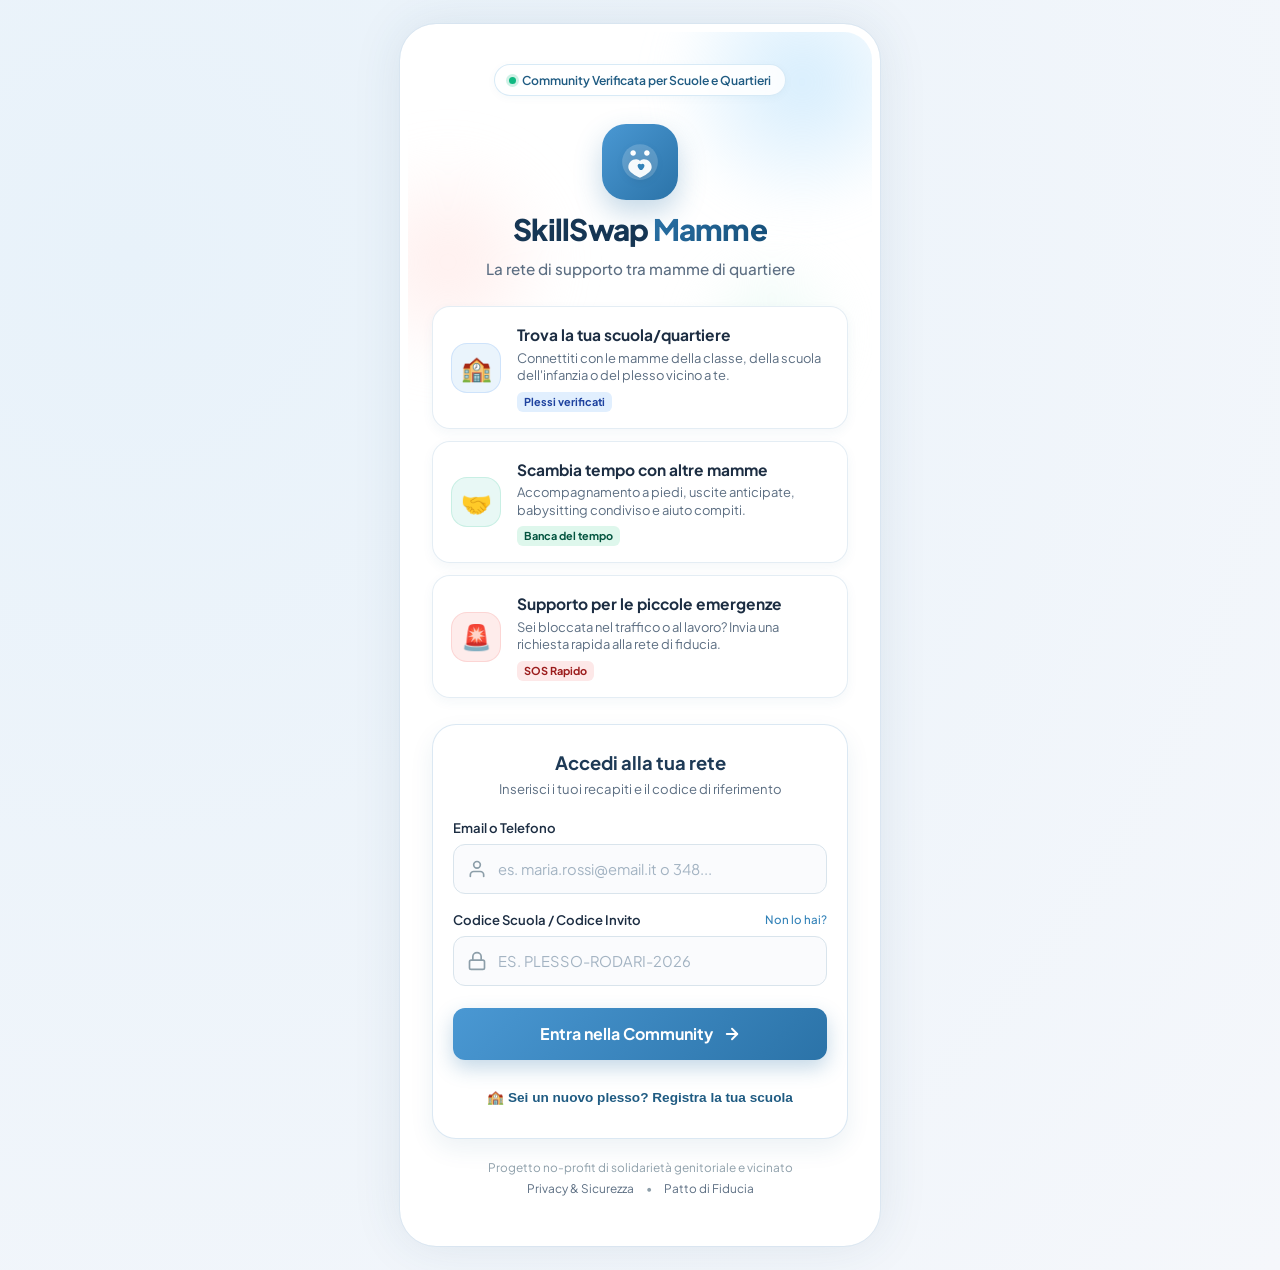
==== index.html @ c0f36759 "prima struttura della schermata onboarding" ====
<!DOCTYPE html>
<html lang="it">
<head>
  <meta charset="UTF-8">
  <meta name="viewport" content="width=device-width, initial-scale=1.0, maximum-scale=1.0, user-scalable=no, viewport-fit=cover">
  <meta name="theme-color" content="#EBF5FA">
  <meta name="apple-mobile-web-app-capable" content="yes">
  <meta name="apple-mobile-web-app-status-bar-style" content="default">
  <meta name="description" content="SkillSwap Mamme: la piattaforma di mutuo aiuto e banca del tempo per le mamme dello stesso quartiere e plesso scolastico.">
  <title>SkillSwap Mamme | La rete di supporto tra mamme di quartiere</title>

  <!-- Google Fonts -->
  <link rel="preconnect" href="https://fonts.googleapis.com">
  <link rel="preconnect" href="https://fonts.gstatic.com" crossorigin>
  <link href="https://fonts.googleapis.com/css2?family=Plus+Jakarta+Sans:wght@400;500;600;700;800&display=swap" rel="stylesheet">

  <style>
    :root {
      /* Palette Pastello Rassicurante */
      --primary: #3282B8;
      --primary-dark: #1F5B82;
      --primary-light: #EBF4FA;
      --primary-gradient: linear-gradient(135deg, #4A98D3 0%, #2B73A8 100%);
      
      --pastel-blue-bg: #EAF4FC;
      --pastel-blue-icon: #2F80ED;
      
      --pastel-teal-bg: #E8F8F5;
      --pastel-teal-icon: #10B981;
      
      --pastel-rose-bg: #FEECEB;
      --pastel-rose-icon: #F05454;

      --accent-lilac: #F3EEFF;
      --accent-lilac-text: #7C3AED;

      --bg-gradient: linear-gradient(180deg, #F2F8FC 0%, #FAFBFD 45%, #F7F5FC 100%);
      --card-bg: rgba(255, 255, 255, 0.95);
      --card-border: rgba(226, 235, 243, 0.9);
      
      --text-main: #1C2D42;
      --text-muted: #5C6E82;
      --text-light: #8E9FAA;

      --shadow-sm: 0 4px 12px rgba(31, 91, 130, 0.05);
      --shadow-md: 0 10px 25px rgba(31, 91, 130, 0.08);
      --shadow-lg: 0 18px 40px rgba(31, 91, 130, 0.12);
      
      --radius-sm: 12px;
      --radius-md: 18px;
      --radius-lg: 24px;
      --radius-full: 9999px;
    }

    * {
      box-sizing: border-box;
      margin: 0;
      padding: 0;
      -webkit-tap-highlight-color: transparent;
    }

    body {
      font-family: 'Plus Jakarta Sans', -apple-system, BlinkMacSystemFont, "Segoe UI", Roboto, sans-serif;
      background: var(--bg-gradient);
      color: var(--text-main);
      min-height: 100vh;
      display: flex;
      justify-content: center;
      align-items: flex-start;
      padding: 0;
      line-height: 1.5;
      overflow-x: hidden;
    }

    /* Contenitore mobile-first */
    .app-viewport {
      width: 100%;
      max-width: 480px;
      min-height: 100vh;
      background: #FFFFFF;
      position: relative;
      box-shadow: 0 0 50px rgba(35, 78, 112, 0.1);
      display: flex;
      flex-direction: column;
      overflow: hidden;
    }

    @media (min-width: 481px) {
      body {
        padding: 24px 16px;
        background: radial-gradient(circle at 10% 20%, #E8F2FA 0%, #F5F7FB 100%);
      }
      .app-viewport {
        border-radius: 36px;
        min-height: 920px;
        margin: auto;
        border: 8px solid rgba(255, 255, 255, 0.7);
        outline: 1px solid rgba(210, 226, 238, 0.6);
      }
    }

    /* Sfondo con decorazioni a bolle morbide */
    .background-decorations {
      position: absolute;
      top: 0;
      left: 0;
      width: 100%;
      height: 380px;
      pointer-events: none;
      overflow: hidden;
      z-index: 0;
    }

    .blob-1 {
      position: absolute;
      top: -80px;
      right: -60px;
      width: 260px;
      height: 260px;
      border-radius: 50%;
      background: radial-gradient(circle, rgba(160, 214, 250, 0.45) 0%, rgba(205, 235, 255, 0.05) 70%);
      filter: blur(20px);
    }

    .blob-2 {
      position: absolute;
      top: 120px;
      left: -70px;
      width: 220px;
      height: 220px;
      border-radius: 50%;
      background: radial-gradient(circle, rgba(255, 219, 216, 0.5) 0%, rgba(255, 240, 238, 0.05) 70%);
      filter: blur(25px);
    }

    .blob-3 {
      position: absolute;
      bottom: 0;
      right: 20px;
      width: 160px;
      height: 160px;
      border-radius: 50%;
      background: radial-gradient(circle, rgba(215, 245, 235, 0.45) 0%, rgba(235, 250, 245, 0.05) 70%);
      filter: blur(20px);
    }

    /* Safe Area & Header */
    .content-container {
      position: relative;
      z-index: 1;
      padding: 32px 24px 40px 24px;
      display: flex;
      flex-direction: column;
      gap: 26px;
    }

    /* Tag badge di fiducia */
    .trust-badge-wrapper {
      display: flex;
      justify-content: center;
      margin-bottom: 2px;
    }

    .trust-badge {
      display: inline-flex;
      align-items: center;
      gap: 6px;
      padding: 6px 14px;
      background: rgba(255, 255, 255, 0.85);
      backdrop-filter: blur(8px);
      border: 1px solid rgba(190, 220, 240, 0.6);
      border-radius: var(--radius-full);
      font-size: 0.76rem;
      font-weight: 600;
      color: var(--primary-dark);
      box-shadow: 0 2px 8px rgba(31, 91, 130, 0.04);
    }

    .trust-badge-dot {
      width: 7px;
      height: 7px;
      border-radius: 50%;
      background: #10B981;
      box-shadow: 0 0 0 3px rgba(16, 185, 129, 0.2);
    }

    /* Header e Logo */
    .hero-header {
      text-align: center;
      display: flex;
      flex-direction: column;
      align-items: center;
      gap: 12px;
    }

    .logo-container {
      width: 76px;
      height: 76px;
      border-radius: 24px;
      background: var(--primary-gradient);
      display: flex;
      align-items: center;
      justify-content: center;
      box-shadow: 0 12px 28px rgba(43, 115, 168, 0.28);
      position: relative;
      transition: transform 0.3s cubic-bezier(0.34, 1.56, 0.64, 1);
    }

    .logo-container:active {
      transform: scale(0.95);
    }

    .logo-container svg {
      width: 44px;
      height: 44px;
      filter: drop-shadow(0 2px 4px rgba(0, 0, 0, 0.1));
    }

    .app-title {
      font-size: 1.85rem;
      font-weight: 800;
      letter-spacing: -0.025em;
      color: #163654;
      line-height: 1.15;
    }

    .app-title span {
      background: linear-gradient(135deg, #2B73A8 0%, #154D76 100%);
      -webkit-background-clip: text;
      -webkit-text-fill-color: transparent;
    }

    .app-subtitle {
      font-size: 0.95rem;
      font-weight: 500;
      color: var(--text-muted);
      max-width: 310px;
      line-height: 1.45;
    }

    /* Schede/Card Illustrative */
    .cards-section {
      display: flex;
      flex-direction: column;
      gap: 12px;
    }

    .feature-card {
      background: var(--card-bg);
      border: 1px solid var(--card-border);
      border-radius: var(--radius-md);
      padding: 16px 18px;
      display: flex;
      align-items: center;
      gap: 16px;
      transition: all 0.25s ease;
      box-shadow: var(--shadow-sm);
      position: relative;
      overflow: hidden;
    }

    .feature-card:hover {
      transform: translateY(-2px);
      box-shadow: var(--shadow-md);
      border-color: rgba(180, 210, 235, 0.8);
    }

    .card-icon-box {
      width: 50px;
      height: 50px;
      min-width: 50px;
      border-radius: 16px;
      display: flex;
      align-items: center;
      justify-content: center;
      font-size: 1.55rem;
      position: relative;
    }

    /* Varianti card pastello */
    .feature-card.school .card-icon-box {
      background: var(--pastel-blue-bg);
      border: 1px solid rgba(47, 128, 237, 0.15);
    }

    .feature-card.time-swap .card-icon-box {
      background: var(--pastel-teal-bg);
      border: 1px solid rgba(16, 185, 129, 0.15);
    }

    .feature-card.emergency .card-icon-box {
      background: var(--pastel-rose-bg);
      border: 1px solid rgba(240, 84, 84, 0.15);
    }

    .card-body {
      flex: 1;
      display: flex;
      flex-direction: column;
      gap: 3px;
    }

    .card-title {
      font-size: 0.97rem;
      font-weight: 700;
      color: var(--text-main);
      display: flex;
      align-items: center;
      gap: 6px;
    }

    .card-desc {
      font-size: 0.81rem;
      color: var(--text-muted);
      line-height: 1.35;
    }

    .card-tag {
      font-size: 0.68rem;
      font-weight: 700;
      padding: 2px 7px;
      border-radius: 6px;
      align-self: flex-start;
      margin-top: 4px;
    }

    .feature-card.school .card-tag {
      background: #E1EFFE;
      color: #1E429F;
    }

    .feature-card.time-swap .card-tag {
      background: #DEF7EC;
      color: #03543F;
    }

    .feature-card.emergency .card-tag {
      background: #FDE8E8;
      color: #9B1C1C;
    }

    /* Form Card di Accesso */
    .auth-card {
      background: #FFFFFF;
      border: 1.5px solid rgba(215, 230, 242, 0.9);
      border-radius: var(--radius-lg);
      padding: 24px 20px;
      box-shadow: var(--shadow-md);
      position: relative;
    }

    .auth-header {
      margin-bottom: 20px;
      text-align: center;
    }

    .auth-title {
      font-size: 1.15rem;
      font-weight: 700;
      color: #1E3A56;
    }

    .auth-desc {
      font-size: 0.82rem;
      color: var(--text-muted);
      margin-top: 2px;
    }

    .login-form {
      display: flex;
      flex-direction: column;
      gap: 16px;
    }

    .form-group {
      display: flex;
      flex-direction: column;
      gap: 6px;
    }

    .form-label {
      font-size: 0.82rem;
      font-weight: 600;
      color: var(--text-main);
      display: flex;
      justify-content: space-between;
      align-items: center;
    }

    .label-hint {
      font-size: 0.72rem;
      font-weight: 500;
      color: var(--primary);
      text-decoration: none;
      cursor: pointer;
    }

    .input-wrapper {
      position: relative;
      display: flex;
      align-items: center;
    }

    .input-icon {
      position: absolute;
      left: 14px;
      width: 20px;
      height: 20px;
      color: #8C9EA9;
      pointer-events: none;
      transition: color 0.2s ease;
    }

    .form-input {
      width: 100%;
      height: 50px;
      padding: 0 16px 0 44px;
      border: 1.5px solid #D9E4EC;
      border-radius: var(--radius-sm);
      font-size: 0.92rem;
      font-family: inherit;
      color: var(--text-main);
      background: #FAFBFD;
      transition: all 0.2s ease;
    }

    .form-input::placeholder {
      color: #A3B3C2;
      font-weight: 400;
    }

    .form-input:focus {
      outline: none;
      border-color: var(--primary);
      background: #FFFFFF;
      box-shadow: 0 0 0 4px rgba(50, 130, 184, 0.14);
    }

    .form-input:focus + .input-icon,
    .form-input:focus ~ .input-icon {
      color: var(--primary);
    }

    /* Bottone Principale */
    .btn-submit {
      margin-top: 6px;
      height: 52px;
      background: var(--primary-gradient);
      color: #FFFFFF;
      font-size: 1rem;
      font-weight: 700;
      font-family: inherit;
      border: none;
      border-radius: var(--radius-sm);
      cursor: pointer;
      display: flex;
      align-items: center;
      justify-content: center;
      gap: 10px;
      box-shadow: 0 8px 20px rgba(43, 115, 168, 0.28);
      transition: all 0.25s cubic-bezier(0.25, 1, 0.5, 1);
      position: relative;
      overflow: hidden;
    }

    .btn-submit:hover {
      box-shadow: 0 10px 24px rgba(43, 115, 168, 0.36);
      transform: translateY(-1px);
    }

    .btn-submit:active {
      transform: translateY(1px) scale(0.99);
      box-shadow: 0 4px 12px rgba(43, 115, 168, 0.25);
    }

    .btn-arrow-icon {
      width: 18px;
      height: 18px;
      transition: transform 0.2s ease;
    }

    .btn-submit:hover .btn-arrow-icon {
      transform: translateX(4px);
    }

    /* Link Registrazione Plesso */
    .register-link-container {
      text-align: center;
      margin-top: 4px;
    }

    .register-school-link {
      display: inline-flex;
      align-items: center;
      gap: 5px;
      font-size: 0.85rem;
      font-weight: 600;
      color: var(--primary-dark);
      text-decoration: none;
      padding: 8px 12px;
      border-radius: var(--radius-full);
      transition: all 0.2s ease;
      background: transparent;
      border: 1px solid transparent;
      cursor: pointer;
    }

    .register-school-link:hover {
      background: var(--pastel-blue-bg);
      border-color: rgba(74, 152, 211, 0.3);
      color: #0E4870;
    }

    /* Footer discreto */
    .app-footer {
      text-align: center;
      font-size: 0.74rem;
      color: var(--text-light);
      margin-top: -6px;
      display: flex;
      flex-direction: column;
      gap: 4px;
    }

    .footer-links {
      display: flex;
      justify-content: center;
      gap: 12px;
    }

    .footer-links a {
      color: var(--text-muted);
      text-decoration: none;
    }

    .footer-links a:hover {
      text-decoration: underline;
    }

    /* Modal / Bottom Sheet per Registrazione Scuola */
    .modal-overlay {
      position: fixed;
      inset: 0;
      background: rgba(18, 42, 66, 0.45);
      backdrop-filter: blur(4px);
      z-index: 100;
      display: flex;
      align-items: flex-end;
      justify-content: center;
      opacity: 0;
      pointer-events: none;
      transition: opacity 0.3s ease;
    }

    .modal-overlay.active {
      opacity: 1;
      pointer-events: auto;
    }

    .modal-sheet {
      width: 100%;
      max-width: 480px;
      background: #FFFFFF;
      border-radius: 28px 28px 0 0;
      padding: 24px 24px 36px 24px;
      box-shadow: 0 -10px 40px rgba(0, 0, 0, 0.15);
      transform: translateY(100%);
      transition: transform 0.35s cubic-bezier(0.16, 1, 0.3, 1);
      max-height: 90vh;
      overflow-y: auto;
    }

    .modal-overlay.active .modal-sheet {
      transform: translateY(0);
    }

    .modal-drag-indicator {
      width: 44px;
      height: 5px;
      background: #D5E1EB;
      border-radius: var(--radius-full);
      margin: 0 auto 18px auto;
    }

    .modal-header {
      display: flex;
      justify-content: space-between;
      align-items: center;
      margin-bottom: 16px;
    }

    .modal-title {
      font-size: 1.22rem;
      font-weight: 700;
      color: var(--text-main);
    }

    .modal-close-btn {
      width: 34px;
      height: 34px;
      border-radius: 50%;
      background: #F0F4F8;
      border: none;
      display: flex;
      align-items: center;
      justify-content: center;
      cursor: pointer;
      color: var(--text-muted);
      transition: background 0.2s;
    }

    .modal-close-btn:hover {
      background: #E2E8F0;
    }

    /* Toast di notifica */
    .toast-notification {
      position: fixed;
      bottom: 24px;
      left: 50%;
      transform: translateX(-50%) translateY(100px);
      background: #1B3855;
      color: #FFFFFF;
      padding: 14px 20px;
      border-radius: var(--radius-full);
      font-size: 0.88rem;
      font-weight: 600;
      display: flex;
      align-items: center;
      gap: 10px;
      box-shadow: var(--shadow-lg);
      z-index: 200;
      opacity: 0;
      transition: all 0.35s cubic-bezier(0.175, 0.885, 0.32, 1.275);
    }

    .toast-notification.show {
      transform: translateX(-50%) translateY(0);
      opacity: 1;
    }
  </style>
</head>
<body>

  <main class="app-viewport">
    <!-- Elementi decorativi di sfondo -->
    <div class="background-decorations" aria-hidden="true">
      <div class="blob-1"></div>
      <div class="blob-2"></div>
      <div class="blob-3"></div>
    </div>

    <div class="content-container">

      <!-- Badge rassicurante -->
      <div class="trust-badge-wrapper">
        <div class="trust-badge">
          <span class="trust-badge-dot"></span>
          <span>Community Verificata per Scuole e Quartieri</span>
        </div>
      </div>

      <!-- Intestazione con Logo, Titolo e Sottotitolo -->
      <header class="hero-header">
        <div class="logo-container" aria-label="Logo SkillSwap Mamme">
          <!-- Icona SVG personalizzata: mani accoglienti e cuore/germoglio -->
          <svg viewBox="0 0 64 64" fill="none" xmlns="http://www.w3.org/2000/svg">
            <!-- Cerchio soffuso di luce interna -->
            <circle cx="32" cy="32" r="26" fill="white" fill-opacity="0.18" />
            <!-- Due figure materne stilizzate che si stringono la mano o formano un cuore -->
            <path d="M22 23C24.2091 23 26 21.2091 26 19C26 16.7909 24.2091 15 22 15C19.7909 15 18 16.7909 18 19C18 21.2091 19.7909 23 22 23Z" fill="#FFFFFF"/>
            <path d="M42 23C44.2091 23 46 21.2091 46 19C46 16.7909 44.2091 15 42 15C39.7909 15 38 16.7909 38 19C38 21.2091 39.7909 23 42 23Z" fill="#FFFFFF"/>
            <!-- Abbraccio/connessione a cuore -->
            <path d="M15 39.5C15 33 20 28 26.5 28C29 28 30.8 29.2 32 30.5C33.2 29.2 35 28 37.5 28C44 28 49 33 49 39.5C49 46.5 38 52 32 55C26 52 15 46.5 15 39.5Z" fill="#FFFFFF" fill-opacity="0.95"/>
            <!-- Cuoricino centrale d'affetto -->
            <path d="M32 43.5C32 43.5 28.5 40.5 28.5 37.5C28.5 35.8 29.8 34.5 31.5 34.5C32.4 34.5 33.2 35 33.5 35.6C33.8 35 34.6 34.5 35.5 34.5C37.2 34.5 38.5 35.8 38.5 37.5C38.5 40.5 35 43.5 35 43.5L32 43.5Z" fill="#3282B8"/>
          </svg>
        </div>

        <h1 class="app-title">SkillSwap <span>Mamme</span></h1>
        <p class="app-subtitle">La rete di supporto tra mamme di quartiere</p>
      </header>

      <!-- Tre Schede/Card Illustrative -->
      <section class="cards-section" aria-label="Funzionalità principali">
        
        <!-- Card 1: Scuola/Quartiere -->
        <article class="feature-card school">
          <div class="card-icon-box" aria-hidden="true">
            <span>🏫</span>
          </div>
          <div class="card-body">
            <h2 class="card-title">Trova la tua scuola/quartiere</h2>
            <p class="card-desc">Connettiti con le mamme della classe, della scuola dell'infanzia o del plesso vicino a te.</p>
            <span class="card-tag">Plessi verificati</span>
          </div>
        </article>

        <!-- Card 2: Scambia tempo -->
        <article class="feature-card time-swap">
          <div class="card-icon-box" aria-hidden="true">
            <span>🤝</span>
          </div>
          <div class="card-body">
            <h2 class="card-title">Scambia tempo con altre mamme</h2>
            <p class="card-desc">Accompagnamento a piedi, uscite anticipate, babysitting condiviso e aiuto compiti.</p>
            <span class="card-tag">Banca del tempo</span>
          </div>
        </article>

        <!-- Card 3: Piccole emergenze -->
        <article class="feature-card emergency">
          <div class="card-icon-box" aria-hidden="true">
            <span>🚨</span>
          </div>
          <div class="card-body">
            <h2 class="card-title">Supporto per le piccole emergenze</h2>
            <p class="card-desc">Sei bloccata nel traffico o al lavoro? Invia una richiesta rapida alla rete di fiducia.</p>
            <span class="card-tag">SOS Rapido</span>
          </div>
        </article>

      </section>

      <!-- Form di Accesso -->
      <section class="auth-card" aria-label="Accesso alla piattaforma">
        <div class="auth-header">
          <h2 class="auth-title">Accedi alla tua rete</h2>
          <p class="auth-desc">Inserisci i tuoi recapiti e il codice di riferimento</p>
        </div>

        <form id="loginForm" class="login-form" novalidate>
          
          <!-- Campo Email o Telefono -->
          <div class="form-group">
            <label for="contactInput" class="form-label">
              <span>Email o Telefono</span>
            </label>
            <div class="input-wrapper">
              <input 
                type="text" 
                id="contactInput" 
                name="contact" 
                class="form-input" 
                placeholder="es. maria.rossi@email.it o 348..." 
                required
                autocomplete="username"
              >
              <!-- Icona Utente / Telefono SVG -->
              <svg class="input-icon" viewBox="0 0 24 24" fill="none" stroke="currentColor" stroke-width="2" stroke-linecap="round" stroke-linejoin="round">
                <path d="M20 21v-2a4 4 0 0 0-4-4H8a4 4 0 0 0-4 4v2"></path>
                <circle cx="12" cy="7" r="4"></circle>
              </svg>
            </div>
          </div>

          <!-- Campo Codice Scuola / Invito -->
          <div class="form-group">
            <label for="schoolCodeInput" class="form-label">
              <span>Codice Scuola / Codice Invito</span>
              <a href="#howToGetCode" id="codeHelpLink" class="label-hint">Non lo hai?</a>
            </label>
            <div class="input-wrapper">
              <input 
                type="text" 
                id="schoolCodeInput" 
                name="schoolCode" 
                class="form-input" 
                placeholder="es. PLESSO-RODARI-2026" 
                required
                style="text-transform: uppercase;"
              >
              <!-- Icona Chiave/Codice SVG -->
              <svg class="input-icon" viewBox="0 0 24 24" fill="none" stroke="currentColor" stroke-width="2" stroke-linecap="round" stroke-linejoin="round">
                <rect x="3" y="11" width="18" height="11" rx="2" ry="2"></rect>
                <path d="M7 11V7a5 5 0 0 1 10 0v4"></path>
              </svg>
            </div>
          </div>

          <!-- Pulsante Principale -->
          <button type="submit" id="submitBtn" class="btn-submit">
            <span>Entra nella Community</span>
            <svg class="btn-arrow-icon" viewBox="0 0 24 24" fill="none" stroke="currentColor" stroke-width="2.5" stroke-linecap="round" stroke-linejoin="round">
              <line x1="5" y1="12" x2="19" y2="12"></line>
              <polyline points="12 5 19 12 12 19"></polyline>
            </svg>
          </button>

          <!-- Link Registrazione Nuovo Plesso -->
          <div class="register-link-container">
            <button type="button" id="openRegisterModalBtn" class="register-school-link">
              <span>🏫 Sei un nuovo plesso? Registra la tua scuola</span>
            </button>
          </div>

        </form>
      </section>

      <!-- Footer Informativo -->
      <footer class="app-footer">
        <p>Progetto no-profit di solidarietà genitoriale e vicinato</p>
        <div class="footer-links">
          <a href="#privacy">Privacy & Sicurezza</a>
          <span>•</span>
          <a href="#regolamento">Patto di Fiducia</a>
        </div>
      </footer>

    </div>
  </main>

  <!-- Modal / Bottom Sheet per Registrazione Nuovo Plesso -->
  <div id="schoolModal" class="modal-overlay" role="dialog" aria-modal="true" aria-hidden="true">
    <div class="modal-sheet">
      <div class="modal-drag-indicator"></div>
      <div class="modal-header">
        <h3 class="modal-title">Registra un Nuovo Plesso</h3>
        <button type="button" id="closeModalBtn" class="modal-close-btn" aria-label="Chiudi finestra">✕</button>
      </div>

      <p style="font-size: 0.88rem; color: var(--text-muted); margin-bottom: 18px;">
        Sei una mamma rappresentante di classe, un genitore o un docente? Attiva SkillSwap nel tuo istituto comprensivo o plesso di quartiere.
      </p>

      <form id="newSchoolForm" onsubmit="event.preventDefault(); window.handleNewSchoolSubmit();" style="display: flex; flex-direction: column; gap: 14px;">
        <div class="form-group">
          <label class="form-label">Nome dell'Istituto o Scuola</label>
          <input type="text" class="form-input" style="padding-left: 16px;" placeholder="es. I.C. Gianni Rodari - Plesso Primaria" required>
        </div>
        <div class="form-group">
          <label class="form-label">Città / Quartiere</label>
          <input type="text" class="form-input" style="padding-left: 16px;" placeholder="es. Milano - Quartiere Isola" required>
        </div>
        <div class="form-group">
          <label class="form-label">Tuo Nome e Ruolo</label>
          <input type="text" class="form-input" style="padding-left: 16px;" placeholder="es. Laura Bianchi (Rappresentante 2ªB)" required>
        </div>
        <div class="form-group">
          <label class="form-label">Tua Email / Telefono per verifica</label>
          <input type="text" class="form-input" style="padding-left: 16px;" placeholder="es. laura.bianchi@email.it" required>
        </div>

        <button type="submit" class="btn-submit" style="margin-top: 8px;">
          <span>Invia Richiesta di Attivazione</span>
        </button>
      </form>
    </div>
  </div>

  <!-- Toast Notifica Interattiva -->
  <div id="toast" class="toast-notification" role="status" aria-live="polite">
    <span id="toastIcon">🌸</span>
    <span id="toastMessage">Accesso effettuato con successo!</span>
  </div>

  <script>
    // Gestione Interattiva Form e Animazioni
    const loginForm = document.getElementById('loginForm');
    const submitBtn = document.getElementById('submitBtn');
    const toast = document.getElementById('toast');
    const toastMessage = document.getElementById('toastMessage');
    const toastIcon = document.getElementById('toastIcon');

    // Modale Registrazione Plesso
    const schoolModal = document.getElementById('schoolModal');
    const openRegisterModalBtn = document.getElementById('openRegisterModalBtn');
    const closeModalBtn = document.getElementById('closeModalBtn');
    const codeHelpLink = document.getElementById('codeHelpLink');

    function showToast(msg, icon = '🌸') {
      toastMessage.textContent = msg;
      toastIcon.textContent = icon;
      toast.classList.add('show');
      setTimeout(() => {
        toast.classList.remove('show');
      }, 3500);
    }

    function openModal() {
      schoolModal.classList.add('active');
      schoolModal.setAttribute('aria-hidden', 'false');
      document.body.style.overflow = 'hidden';
    }

    function closeModal() {
      schoolModal.classList.remove('active');
      schoolModal.setAttribute('aria-hidden', 'true');
      document.body.style.overflow = '';
    }

    openRegisterModalBtn.addEventListener('click', openModal);
    closeModalBtn.addEventListener('click', closeModal);
    
    // Chiudi modale cliccando sullo sfondo
    schoolModal.addEventListener('click', (e) => {
      if (e.target === schoolModal) {
        closeModal();
      }
    });

    // Aiuto codice scuola
    codeHelpLink.addEventListener('click', (e) => {
      e.preventDefault();
      showToast('Richiedi il codice al rappresentante di classe o al comitato genitori.', 'ℹ️');
    });

    // Validazione e simulazione accesso
    loginForm.addEventListener('submit', (e) => {
      e.preventDefault();
      
      const contactVal = document.getElementById('contactInput').value.trim();
      const codeVal = document.getElementById('schoolCodeInput').value.trim();

      if (!contactVal) {
        showToast('Inserisci la tua email o numero di telefono.', '⚠️');
        document.getElementById('contactInput').focus();
        return;
      }

      if (!codeVal) {
        showToast('Inserisci il codice scuola o invito.', '⚠️');
        document.getElementById('schoolCodeInput').focus();
        return;
      }

      // Feedback di caricamento rassicurante
      submitBtn.disabled = true;
      const originalText = submitBtn.innerHTML;
      submitBtn.innerHTML = `<span>Verifica credenziali in corso...</span>`;

      setTimeout(() => {
        submitBtn.disabled = false;
        submitBtn.innerHTML = originalText;
        showToast(`Benvenuta in SkillSwap Mamme! Connessione al plesso ${codeVal.toUpperCase()} riuscita.`, '🎉');
      }, 1000);
    });

    // Gestione invio nuova scuola
    window.handleNewSchoolSubmit = function() {
      closeModal();
      showToast('Richiesta inviata! Il nostro team contatterà la scuola per attivare il codice gratuito.', '📬');
    };
  </script>
</body>
</html>
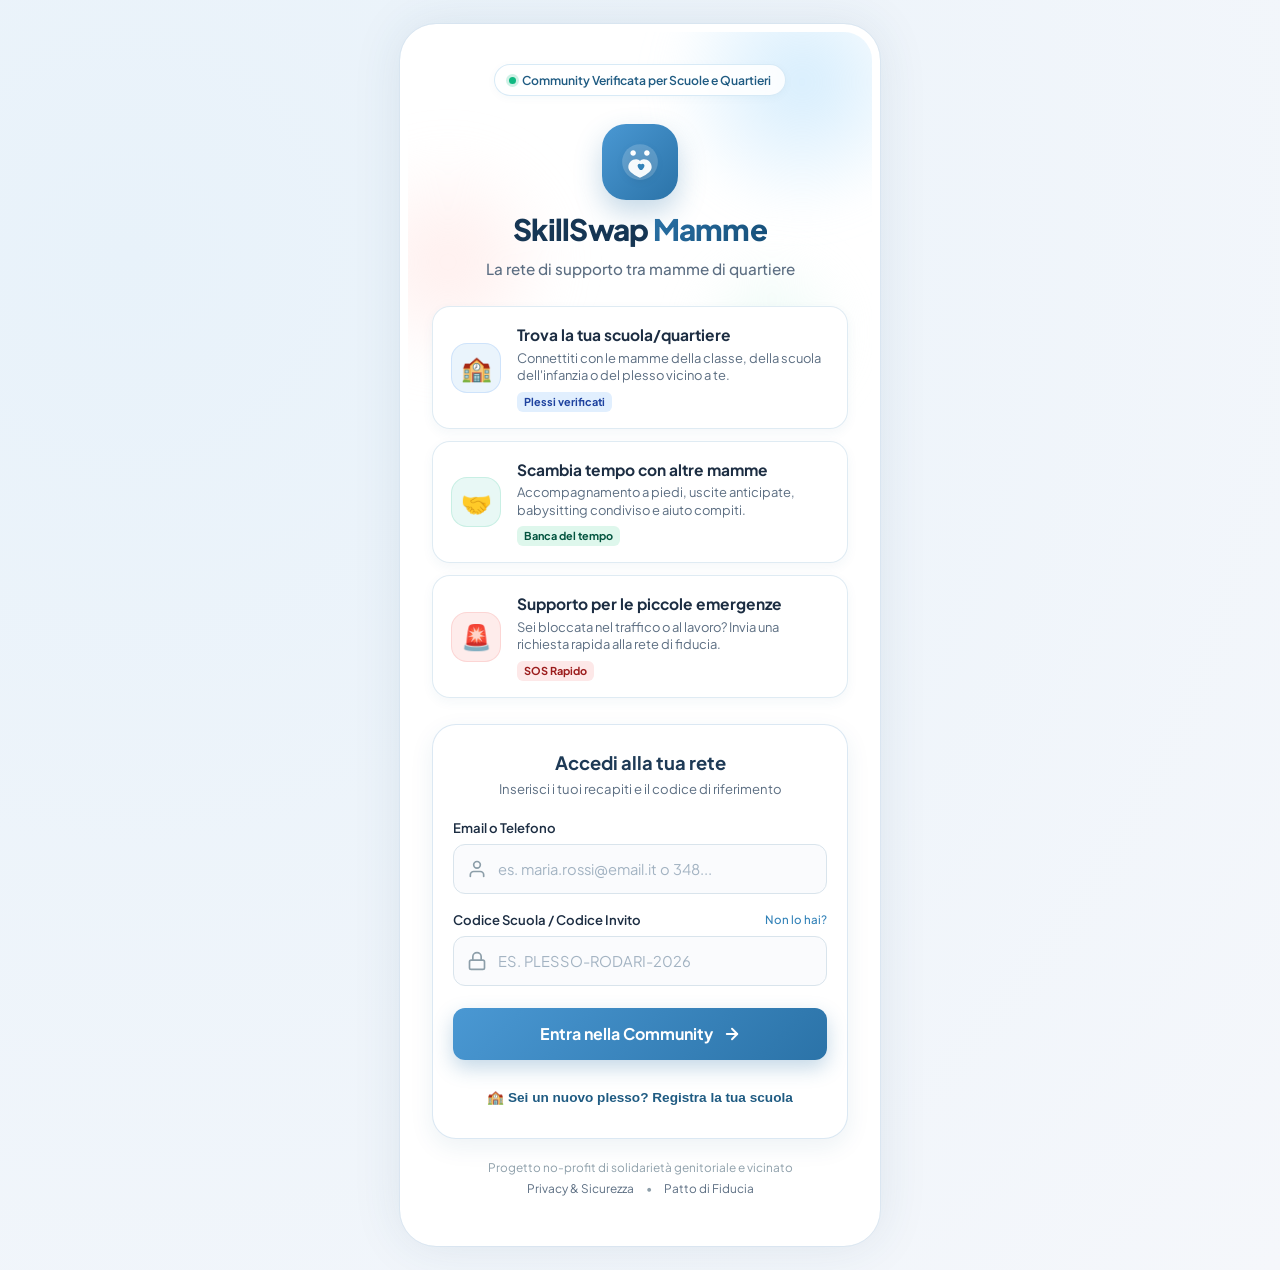
==== commit d1aba9cf: "riorganizzazione delle cartelle" ====
--- a/index.html
+++ b/index.html
@@ -14,631 +14,8 @@
   <link rel="preconnect" href="https://fonts.gstatic.com" crossorigin>
   <link href="https://fonts.googleapis.com/css2?family=Plus+Jakarta+Sans:wght@400;500;600;700;800&display=swap" rel="stylesheet">
 
-  <style>
-    :root {
-      /* Palette Pastello Rassicurante */
-      --primary: #3282B8;
-      --primary-dark: #1F5B82;
-      --primary-light: #EBF4FA;
-      --primary-gradient: linear-gradient(135deg, #4A98D3 0%, #2B73A8 100%);
-      
-      --pastel-blue-bg: #EAF4FC;
-      --pastel-blue-icon: #2F80ED;
-      
-      --pastel-teal-bg: #E8F8F5;
-      --pastel-teal-icon: #10B981;
-      
-      --pastel-rose-bg: #FEECEB;
-      --pastel-rose-icon: #F05454;
-
-      --accent-lilac: #F3EEFF;
-      --accent-lilac-text: #7C3AED;
-
-      --bg-gradient: linear-gradient(180deg, #F2F8FC 0%, #FAFBFD 45%, #F7F5FC 100%);
-      --card-bg: rgba(255, 255, 255, 0.95);
-      --card-border: rgba(226, 235, 243, 0.9);
-      
-      --text-main: #1C2D42;
-      --text-muted: #5C6E82;
-      --text-light: #8E9FAA;
-
-      --shadow-sm: 0 4px 12px rgba(31, 91, 130, 0.05);
-      --shadow-md: 0 10px 25px rgba(31, 91, 130, 0.08);
-      --shadow-lg: 0 18px 40px rgba(31, 91, 130, 0.12);
-      
-      --radius-sm: 12px;
-      --radius-md: 18px;
-      --radius-lg: 24px;
-      --radius-full: 9999px;
-    }
-
-    * {
-      box-sizing: border-box;
-      margin: 0;
-      padding: 0;
-      -webkit-tap-highlight-color: transparent;
-    }
-
-    body {
-      font-family: 'Plus Jakarta Sans', -apple-system, BlinkMacSystemFont, "Segoe UI", Roboto, sans-serif;
-      background: var(--bg-gradient);
-      color: var(--text-main);
-      min-height: 100vh;
-      display: flex;
-      justify-content: center;
-      align-items: flex-start;
-      padding: 0;
-      line-height: 1.5;
-      overflow-x: hidden;
-    }
-
-    /* Contenitore mobile-first */
-    .app-viewport {
-      width: 100%;
-      max-width: 480px;
-      min-height: 100vh;
-      background: #FFFFFF;
-      position: relative;
-      box-shadow: 0 0 50px rgba(35, 78, 112, 0.1);
-      display: flex;
-      flex-direction: column;
-      overflow: hidden;
-    }
-
-    @media (min-width: 481px) {
-      body {
-        padding: 24px 16px;
-        background: radial-gradient(circle at 10% 20%, #E8F2FA 0%, #F5F7FB 100%);
-      }
-      .app-viewport {
-        border-radius: 36px;
-        min-height: 920px;
-        margin: auto;
-        border: 8px solid rgba(255, 255, 255, 0.7);
-        outline: 1px solid rgba(210, 226, 238, 0.6);
-      }
-    }
-
-    /* Sfondo con decorazioni a bolle morbide */
-    .background-decorations {
-      position: absolute;
-      top: 0;
-      left: 0;
-      width: 100%;
-      height: 380px;
-      pointer-events: none;
-      overflow: hidden;
-      z-index: 0;
-    }
-
-    .blob-1 {
-      position: absolute;
-      top: -80px;
-      right: -60px;
-      width: 260px;
-      height: 260px;
-      border-radius: 50%;
-      background: radial-gradient(circle, rgba(160, 214, 250, 0.45) 0%, rgba(205, 235, 255, 0.05) 70%);
-      filter: blur(20px);
-    }
-
-    .blob-2 {
-      position: absolute;
-      top: 120px;
-      left: -70px;
-      width: 220px;
-      height: 220px;
-      border-radius: 50%;
-      background: radial-gradient(circle, rgba(255, 219, 216, 0.5) 0%, rgba(255, 240, 238, 0.05) 70%);
-      filter: blur(25px);
-    }
-
-    .blob-3 {
-      position: absolute;
-      bottom: 0;
-      right: 20px;
-      width: 160px;
-      height: 160px;
-      border-radius: 50%;
-      background: radial-gradient(circle, rgba(215, 245, 235, 0.45) 0%, rgba(235, 250, 245, 0.05) 70%);
-      filter: blur(20px);
-    }
-
-    /* Safe Area & Header */
-    .content-container {
-      position: relative;
-      z-index: 1;
-      padding: 32px 24px 40px 24px;
-      display: flex;
-      flex-direction: column;
-      gap: 26px;
-    }
-
-    /* Tag badge di fiducia */
-    .trust-badge-wrapper {
-      display: flex;
-      justify-content: center;
-      margin-bottom: 2px;
-    }
-
-    .trust-badge {
-      display: inline-flex;
-      align-items: center;
-      gap: 6px;
-      padding: 6px 14px;
-      background: rgba(255, 255, 255, 0.85);
-      backdrop-filter: blur(8px);
-      border: 1px solid rgba(190, 220, 240, 0.6);
-      border-radius: var(--radius-full);
-      font-size: 0.76rem;
-      font-weight: 600;
-      color: var(--primary-dark);
-      box-shadow: 0 2px 8px rgba(31, 91, 130, 0.04);
-    }
-
-    .trust-badge-dot {
-      width: 7px;
-      height: 7px;
-      border-radius: 50%;
-      background: #10B981;
-      box-shadow: 0 0 0 3px rgba(16, 185, 129, 0.2);
-    }
-
-    /* Header e Logo */
-    .hero-header {
-      text-align: center;
-      display: flex;
-      flex-direction: column;
-      align-items: center;
-      gap: 12px;
-    }
-
-    .logo-container {
-      width: 76px;
-      height: 76px;
-      border-radius: 24px;
-      background: var(--primary-gradient);
-      display: flex;
-      align-items: center;
-      justify-content: center;
-      box-shadow: 0 12px 28px rgba(43, 115, 168, 0.28);
-      position: relative;
-      transition: transform 0.3s cubic-bezier(0.34, 1.56, 0.64, 1);
-    }
-
-    .logo-container:active {
-      transform: scale(0.95);
-    }
-
-    .logo-container svg {
-      width: 44px;
-      height: 44px;
-      filter: drop-shadow(0 2px 4px rgba(0, 0, 0, 0.1));
-    }
-
-    .app-title {
-      font-size: 1.85rem;
-      font-weight: 800;
-      letter-spacing: -0.025em;
-      color: #163654;
-      line-height: 1.15;
-    }
-
-    .app-title span {
-      background: linear-gradient(135deg, #2B73A8 0%, #154D76 100%);
-      -webkit-background-clip: text;
-      -webkit-text-fill-color: transparent;
-    }
-
-    .app-subtitle {
-      font-size: 0.95rem;
-      font-weight: 500;
-      color: var(--text-muted);
-      max-width: 310px;
-      line-height: 1.45;
-    }
-
-    /* Schede/Card Illustrative */
-    .cards-section {
-      display: flex;
-      flex-direction: column;
-      gap: 12px;
-    }
-
-    .feature-card {
-      background: var(--card-bg);
-      border: 1px solid var(--card-border);
-      border-radius: var(--radius-md);
-      padding: 16px 18px;
-      display: flex;
-      align-items: center;
-      gap: 16px;
-      transition: all 0.25s ease;
-      box-shadow: var(--shadow-sm);
-      position: relative;
-      overflow: hidden;
-    }
-
-    .feature-card:hover {
-      transform: translateY(-2px);
-      box-shadow: var(--shadow-md);
-      border-color: rgba(180, 210, 235, 0.8);
-    }
-
-    .card-icon-box {
-      width: 50px;
-      height: 50px;
-      min-width: 50px;
-      border-radius: 16px;
-      display: flex;
-      align-items: center;
-      justify-content: center;
-      font-size: 1.55rem;
-      position: relative;
-    }
-
-    /* Varianti card pastello */
-    .feature-card.school .card-icon-box {
-      background: var(--pastel-blue-bg);
-      border: 1px solid rgba(47, 128, 237, 0.15);
-    }
-
-    .feature-card.time-swap .card-icon-box {
-      background: var(--pastel-teal-bg);
-      border: 1px solid rgba(16, 185, 129, 0.15);
-    }
-
-    .feature-card.emergency .card-icon-box {
-      background: var(--pastel-rose-bg);
-      border: 1px solid rgba(240, 84, 84, 0.15);
-    }
-
-    .card-body {
-      flex: 1;
-      display: flex;
-      flex-direction: column;
-      gap: 3px;
-    }
-
-    .card-title {
-      font-size: 0.97rem;
-      font-weight: 700;
-      color: var(--text-main);
-      display: flex;
-      align-items: center;
-      gap: 6px;
-    }
-
-    .card-desc {
-      font-size: 0.81rem;
-      color: var(--text-muted);
-      line-height: 1.35;
-    }
-
-    .card-tag {
-      font-size: 0.68rem;
-      font-weight: 700;
-      padding: 2px 7px;
-      border-radius: 6px;
-      align-self: flex-start;
-      margin-top: 4px;
-    }
-
-    .feature-card.school .card-tag {
-      background: #E1EFFE;
-      color: #1E429F;
-    }
-
-    .feature-card.time-swap .card-tag {
-      background: #DEF7EC;
-      color: #03543F;
-    }
-
-    .feature-card.emergency .card-tag {
-      background: #FDE8E8;
-      color: #9B1C1C;
-    }
-
-    /* Form Card di Accesso */
-    .auth-card {
-      background: #FFFFFF;
-      border: 1.5px solid rgba(215, 230, 242, 0.9);
-      border-radius: var(--radius-lg);
-      padding: 24px 20px;
-      box-shadow: var(--shadow-md);
-      position: relative;
-    }
-
-    .auth-header {
-      margin-bottom: 20px;
-      text-align: center;
-    }
-
-    .auth-title {
-      font-size: 1.15rem;
-      font-weight: 700;
-      color: #1E3A56;
-    }
-
-    .auth-desc {
-      font-size: 0.82rem;
-      color: var(--text-muted);
-      margin-top: 2px;
-    }
-
-    .login-form {
-      display: flex;
-      flex-direction: column;
-      gap: 16px;
-    }
-
-    .form-group {
-      display: flex;
-      flex-direction: column;
-      gap: 6px;
-    }
-
-    .form-label {
-      font-size: 0.82rem;
-      font-weight: 600;
-      color: var(--text-main);
-      display: flex;
-      justify-content: space-between;
-      align-items: center;
-    }
-
-    .label-hint {
-      font-size: 0.72rem;
-      font-weight: 500;
-      color: var(--primary);
-      text-decoration: none;
-      cursor: pointer;
-    }
-
-    .input-wrapper {
-      position: relative;
-      display: flex;
-      align-items: center;
-    }
-
-    .input-icon {
-      position: absolute;
-      left: 14px;
-      width: 20px;
-      height: 20px;
-      color: #8C9EA9;
-      pointer-events: none;
-      transition: color 0.2s ease;
-    }
-
-    .form-input {
-      width: 100%;
-      height: 50px;
-      padding: 0 16px 0 44px;
-      border: 1.5px solid #D9E4EC;
-      border-radius: var(--radius-sm);
-      font-size: 0.92rem;
-      font-family: inherit;
-      color: var(--text-main);
-      background: #FAFBFD;
-      transition: all 0.2s ease;
-    }
-
-    .form-input::placeholder {
-      color: #A3B3C2;
-      font-weight: 400;
-    }
-
-    .form-input:focus {
-      outline: none;
-      border-color: var(--primary);
-      background: #FFFFFF;
-      box-shadow: 0 0 0 4px rgba(50, 130, 184, 0.14);
-    }
-
-    .form-input:focus + .input-icon,
-    .form-input:focus ~ .input-icon {
-      color: var(--primary);
-    }
-
-    /* Bottone Principale */
-    .btn-submit {
-      margin-top: 6px;
-      height: 52px;
-      background: var(--primary-gradient);
-      color: #FFFFFF;
-      font-size: 1rem;
-      font-weight: 700;
-      font-family: inherit;
-      border: none;
-      border-radius: var(--radius-sm);
-      cursor: pointer;
-      display: flex;
-      align-items: center;
-      justify-content: center;
-      gap: 10px;
-      box-shadow: 0 8px 20px rgba(43, 115, 168, 0.28);
-      transition: all 0.25s cubic-bezier(0.25, 1, 0.5, 1);
-      position: relative;
-      overflow: hidden;
-    }
-
-    .btn-submit:hover {
-      box-shadow: 0 10px 24px rgba(43, 115, 168, 0.36);
-      transform: translateY(-1px);
-    }
-
-    .btn-submit:active {
-      transform: translateY(1px) scale(0.99);
-      box-shadow: 0 4px 12px rgba(43, 115, 168, 0.25);
-    }
-
-    .btn-arrow-icon {
-      width: 18px;
-      height: 18px;
-      transition: transform 0.2s ease;
-    }
-
-    .btn-submit:hover .btn-arrow-icon {
-      transform: translateX(4px);
-    }
-
-    /* Link Registrazione Plesso */
-    .register-link-container {
-      text-align: center;
-      margin-top: 4px;
-    }
-
-    .register-school-link {
-      display: inline-flex;
-      align-items: center;
-      gap: 5px;
-      font-size: 0.85rem;
-      font-weight: 600;
-      color: var(--primary-dark);
-      text-decoration: none;
-      padding: 8px 12px;
-      border-radius: var(--radius-full);
-      transition: all 0.2s ease;
-      background: transparent;
-      border: 1px solid transparent;
-      cursor: pointer;
-    }
-
-    .register-school-link:hover {
-      background: var(--pastel-blue-bg);
-      border-color: rgba(74, 152, 211, 0.3);
-      color: #0E4870;
-    }
-
-    /* Footer discreto */
-    .app-footer {
-      text-align: center;
-      font-size: 0.74rem;
-      color: var(--text-light);
-      margin-top: -6px;
-      display: flex;
-      flex-direction: column;
-      gap: 4px;
-    }
-
-    .footer-links {
-      display: flex;
-      justify-content: center;
-      gap: 12px;
-    }
-
-    .footer-links a {
-      color: var(--text-muted);
-      text-decoration: none;
-    }
-
-    .footer-links a:hover {
-      text-decoration: underline;
-    }
-
-    /* Modal / Bottom Sheet per Registrazione Scuola */
-    .modal-overlay {
-      position: fixed;
-      inset: 0;
-      background: rgba(18, 42, 66, 0.45);
-      backdrop-filter: blur(4px);
-      z-index: 100;
-      display: flex;
-      align-items: flex-end;
-      justify-content: center;
-      opacity: 0;
-      pointer-events: none;
-      transition: opacity 0.3s ease;
-    }
-
-    .modal-overlay.active {
-      opacity: 1;
-      pointer-events: auto;
-    }
-
-    .modal-sheet {
-      width: 100%;
-      max-width: 480px;
-      background: #FFFFFF;
-      border-radius: 28px 28px 0 0;
-      padding: 24px 24px 36px 24px;
-      box-shadow: 0 -10px 40px rgba(0, 0, 0, 0.15);
-      transform: translateY(100%);
-      transition: transform 0.35s cubic-bezier(0.16, 1, 0.3, 1);
-      max-height: 90vh;
-      overflow-y: auto;
-    }
-
-    .modal-overlay.active .modal-sheet {
-      transform: translateY(0);
-    }
-
-    .modal-drag-indicator {
-      width: 44px;
-      height: 5px;
-      background: #D5E1EB;
-      border-radius: var(--radius-full);
-      margin: 0 auto 18px auto;
-    }
-
-    .modal-header {
-      display: flex;
-      justify-content: space-between;
-      align-items: center;
-      margin-bottom: 16px;
-    }
-
-    .modal-title {
-      font-size: 1.22rem;
-      font-weight: 700;
-      color: var(--text-main);
-    }
-
-    .modal-close-btn {
-      width: 34px;
-      height: 34px;
-      border-radius: 50%;
-      background: #F0F4F8;
-      border: none;
-      display: flex;
-      align-items: center;
-      justify-content: center;
-      cursor: pointer;
-      color: var(--text-muted);
-      transition: background 0.2s;
-    }
-
-    .modal-close-btn:hover {
-      background: #E2E8F0;
-    }
-
-    /* Toast di notifica */
-    .toast-notification {
-      position: fixed;
-      bottom: 24px;
-      left: 50%;
-      transform: translateX(-50%) translateY(100px);
-      background: #1B3855;
-      color: #FFFFFF;
-      padding: 14px 20px;
-      border-radius: var(--radius-full);
-      font-size: 0.88rem;
-      font-weight: 600;
-      display: flex;
-      align-items: center;
-      gap: 10px;
-      box-shadow: var(--shadow-lg);
-      z-index: 200;
-      opacity: 0;
-      transition: all 0.35s cubic-bezier(0.175, 0.885, 0.32, 1.275);
-    }
-
-    .toast-notification.show {
-      transform: translateX(-50%) translateY(0);
-      opacity: 1;
-    }
-  </style>
+  <!-- Foglio di Stile Esterno -->
+  <link rel="stylesheet" href="css/style.css">
 </head>
 <body>
 
@@ -854,93 +231,7 @@
     <span id="toastMessage">Accesso effettuato con successo!</span>
   </div>
 
-  <script>
-    // Gestione Interattiva Form e Animazioni
-    const loginForm = document.getElementById('loginForm');
-    const submitBtn = document.getElementById('submitBtn');
-    const toast = document.getElementById('toast');
-    const toastMessage = document.getElementById('toastMessage');
-    const toastIcon = document.getElementById('toastIcon');
-
-    // Modale Registrazione Plesso
-    const schoolModal = document.getElementById('schoolModal');
-    const openRegisterModalBtn = document.getElementById('openRegisterModalBtn');
-    const closeModalBtn = document.getElementById('closeModalBtn');
-    const codeHelpLink = document.getElementById('codeHelpLink');
-
-    function showToast(msg, icon = '🌸') {
-      toastMessage.textContent = msg;
-      toastIcon.textContent = icon;
-      toast.classList.add('show');
-      setTimeout(() => {
-        toast.classList.remove('show');
-      }, 3500);
-    }
-
-    function openModal() {
-      schoolModal.classList.add('active');
-      schoolModal.setAttribute('aria-hidden', 'false');
-      document.body.style.overflow = 'hidden';
-    }
-
-    function closeModal() {
-      schoolModal.classList.remove('active');
-      schoolModal.setAttribute('aria-hidden', 'true');
-      document.body.style.overflow = '';
-    }
-
-    openRegisterModalBtn.addEventListener('click', openModal);
-    closeModalBtn.addEventListener('click', closeModal);
-    
-    // Chiudi modale cliccando sullo sfondo
-    schoolModal.addEventListener('click', (e) => {
-      if (e.target === schoolModal) {
-        closeModal();
-      }
-    });
-
-    // Aiuto codice scuola
-    codeHelpLink.addEventListener('click', (e) => {
-      e.preventDefault();
-      showToast('Richiedi il codice al rappresentante di classe o al comitato genitori.', 'ℹ️');
-    });
-
-    // Validazione e simulazione accesso
-    loginForm.addEventListener('submit', (e) => {
-      e.preventDefault();
-      
-      const contactVal = document.getElementById('contactInput').value.trim();
-      const codeVal = document.getElementById('schoolCodeInput').value.trim();
-
-      if (!contactVal) {
-        showToast('Inserisci la tua email o numero di telefono.', '⚠️');
-        document.getElementById('contactInput').focus();
-        return;
-      }
-
-      if (!codeVal) {
-        showToast('Inserisci il codice scuola o invito.', '⚠️');
-        document.getElementById('schoolCodeInput').focus();
-        return;
-      }
-
-      // Feedback di caricamento rassicurante
-      submitBtn.disabled = true;
-      const originalText = submitBtn.innerHTML;
-      submitBtn.innerHTML = `<span>Verifica credenziali in corso...</span>`;
-
-      setTimeout(() => {
-        submitBtn.disabled = false;
-        submitBtn.innerHTML = originalText;
-        showToast(`Benvenuta in SkillSwap Mamme! Connessione al plesso ${codeVal.toUpperCase()} riuscita.`, '🎉');
-      }, 1000);
-    });
-
-    // Gestione invio nuova scuola
-    window.handleNewSchoolSubmit = function() {
-      closeModal();
-      showToast('Richiesta inviata! Il nostro team contatterà la scuola per attivare il codice gratuito.', '📬');
-    };
-  </script>
+  <!-- Script Applicativo Esterno -->
+  <script src="js/script.js"></script>
 </body>
 </html>
--- a/css/style.css
+++ b/css/style.css
@@ -0,0 +1,1420 @@
+/* ==========================================================================
+   SkillSwap Mamme - Design System & Global Stylesheet
+   Mobile-First • Stile Pulito • Palette Rassicurante Pastello & Azzurro Polvere
+   ========================================================================== */
+
+:root {
+  /* Palette Pastello Rassicurante e Coerente */
+  --primary: #3282B8;
+  --primary-dark: #1F5B82;
+  --primary-light: #EBF4FA;
+  --primary-gradient: linear-gradient(135deg, #4A98D3 0%, #2B73A8 100%);
+  
+  --powder-blue-light: #EBF3F9;
+  --powder-blue: #7CA1BF;
+  --powder-blue-dark: #2B577A;
+
+  --pastel-blue-bg: #EAF4FC;
+  --pastel-blue-icon: #2F80ED;
+  
+  --pastel-teal-bg: #E8F8F5;
+  --pastel-teal-icon: #10B981;
+  
+  --pastel-rose-bg: #FEECEB;
+  --pastel-rose-icon: #F05454;
+
+  --accent-lilac: #F3EEFF;
+  --accent-lilac-text: #7C3AED;
+
+  --emerald-green: #10B981;
+  --emerald-gradient: linear-gradient(135deg, #10B981 0%, #059669 100%);
+  --emerald-bg: #E8F8F3;
+
+  --coral-red: #F05454;
+  --coral-gradient: linear-gradient(135deg, #F05454 0%, #D83A3A 100%);
+  --coral-bg: #FEECEB;
+
+  --amber-gold: #F59E0B;
+  --amber-bg: #FEF3C7;
+
+  --bg-gradient: linear-gradient(180deg, #F2F8FC 0%, #FAFBFD 45%, #F7F5FC 100%);
+  --card-bg: rgba(255, 255, 255, 0.96);
+  --card-border: rgba(222, 234, 243, 0.95);
+  
+  --text-main: #1C2D42;
+  --text-muted: #5C6E82;
+  --text-light: #8E9FAA;
+
+  --shadow-sm: 0 4px 12px rgba(31, 91, 130, 0.05);
+  --shadow-md: 0 8px 24px rgba(31, 91, 130, 0.08);
+  --shadow-lg: 0 16px 36px rgba(31, 91, 130, 0.12);
+  
+  --radius-sm: 12px;
+  --radius-md: 18px;
+  --radius-lg: 24px;
+  --radius-full: 9999px;
+}
+
+/* ==========================================================================
+   Reset & Base Typography
+   ========================================================================== */
+
+* {
+  box-sizing: border-box;
+  margin: 0;
+  padding: 0;
+  -webkit-tap-highlight-color: transparent;
+}
+
+body {
+  font-family: 'Plus Jakarta Sans', -apple-system, BlinkMacSystemFont, "Segoe UI", Roboto, sans-serif;
+  background: var(--bg-gradient);
+  color: var(--text-main);
+  min-height: 100vh;
+  display: flex;
+  justify-content: center;
+  align-items: flex-start;
+  padding: 0;
+  line-height: 1.5;
+  overflow-x: hidden;
+}
+
+/* Contenitore Viewport Mobile-First */
+.app-viewport {
+  width: 100%;
+  max-width: 480px;
+  min-height: 100vh;
+  background: #FFFFFF;
+  position: relative;
+  box-shadow: 0 0 50px rgba(35, 78, 112, 0.1);
+  display: flex;
+  flex-direction: column;
+}
+
+/* Padding inferiore speciale per dashboard quando c'è la bottom nav */
+.app-viewport.has-bottom-nav {
+  background: #FAFCFE;
+  padding-bottom: 96px;
+}
+
+@media (min-width: 481px) {
+  body {
+    padding: 24px 16px;
+    background: radial-gradient(circle at 10% 20%, #E8F2FA 0%, #F5F7FB 100%);
+  }
+  .app-viewport {
+    border-radius: 36px;
+    min-height: 920px;
+    margin: auto;
+    border: 8px solid rgba(255, 255, 255, 0.75);
+    outline: 1px solid rgba(210, 226, 238, 0.6);
+    overflow: hidden;
+  }
+}
+
+/* ==========================================================================
+   Sfondi con Decorazioni a Bolle Morbide (Blobs)
+   ========================================================================== */
+
+.background-decorations,
+.bg-blobs {
+  position: absolute;
+  top: 0;
+  left: 0;
+  width: 100%;
+  height: 380px;
+  pointer-events: none;
+  overflow: hidden;
+  z-index: 0;
+}
+
+.blob-1,
+.blob-top {
+  position: absolute;
+  top: -80px;
+  right: -60px;
+  width: 260px;
+  height: 260px;
+  border-radius: 50%;
+  background: radial-gradient(circle, rgba(160, 214, 250, 0.45) 0%, rgba(205, 235, 255, 0.05) 70%);
+  filter: blur(20px);
+}
+
+.blob-2,
+.blob-left {
+  position: absolute;
+  top: 120px;
+  left: -70px;
+  width: 220px;
+  height: 220px;
+  border-radius: 50%;
+  background: radial-gradient(circle, rgba(255, 219, 216, 0.5) 0%, rgba(255, 240, 238, 0.05) 70%);
+  filter: blur(25px);
+}
+
+.blob-3 {
+  position: absolute;
+  bottom: 0;
+  right: 20px;
+  width: 160px;
+  height: 160px;
+  border-radius: 50%;
+  background: radial-gradient(circle, rgba(215, 245, 235, 0.45) 0%, rgba(235, 250, 245, 0.05) 70%);
+  filter: blur(20px);
+}
+
+/* ==========================================================================
+   PAGINA INDEX: Hero Header, Feature Cards & Login
+   ========================================================================== */
+
+.content-container {
+  position: relative;
+  z-index: 1;
+  padding: 32px 24px 40px 24px;
+  display: flex;
+  flex-direction: column;
+  gap: 26px;
+}
+
+/* Badge di Fiducia */
+.trust-badge-wrapper {
+  display: flex;
+  justify-content: center;
+  margin-bottom: 2px;
+}
+
+.trust-badge {
+  display: inline-flex;
+  align-items: center;
+  gap: 6px;
+  padding: 6px 14px;
+  background: rgba(255, 255, 255, 0.85);
+  backdrop-filter: blur(8px);
+  border: 1px solid rgba(190, 220, 240, 0.6);
+  border-radius: var(--radius-full);
+  font-size: 0.76rem;
+  font-weight: 600;
+  color: var(--primary-dark);
+  box-shadow: 0 2px 8px rgba(31, 91, 130, 0.04);
+}
+
+.trust-badge-dot {
+  width: 7px;
+  height: 7px;
+  border-radius: 50%;
+  background: #10B981;
+  box-shadow: 0 0 0 3px rgba(16, 185, 129, 0.2);
+}
+
+/* Header e Logo */
+.hero-header {
+  text-align: center;
+  display: flex;
+  flex-direction: column;
+  align-items: center;
+  gap: 12px;
+}
+
+.logo-container {
+  width: 76px;
+  height: 76px;
+  border-radius: 24px;
+  background: var(--primary-gradient);
+  display: flex;
+  align-items: center;
+  justify-content: center;
+  box-shadow: 0 12px 28px rgba(43, 115, 168, 0.28);
+  position: relative;
+  transition: transform 0.3s cubic-bezier(0.34, 1.56, 0.64, 1);
+}
+
+.logo-container:active {
+  transform: scale(0.95);
+}
+
+.logo-container svg {
+  width: 44px;
+  height: 44px;
+  filter: drop-shadow(0 2px 4px rgba(0, 0, 0, 0.1));
+}
+
+.app-title {
+  font-size: 1.85rem;
+  font-weight: 800;
+  letter-spacing: -0.025em;
+  color: #163654;
+  line-height: 1.15;
+}
+
+.app-title span {
+  background: linear-gradient(135deg, #2B73A8 0%, #154D76 100%);
+  -webkit-background-clip: text;
+  -webkit-text-fill-color: transparent;
+}
+
+.app-subtitle {
+  font-size: 0.95rem;
+  font-weight: 500;
+  color: var(--text-muted);
+  max-width: 310px;
+  line-height: 1.45;
+}
+
+/* Schede/Card Illustrative */
+.cards-section {
+  display: flex;
+  flex-direction: column;
+  gap: 12px;
+}
+
+.feature-card {
+  background: var(--card-bg);
+  border: 1px solid var(--card-border);
+  border-radius: var(--radius-md);
+  padding: 16px 18px;
+  display: flex;
+  align-items: center;
+  gap: 16px;
+  transition: all 0.25s ease;
+  box-shadow: var(--shadow-sm);
+  position: relative;
+  overflow: hidden;
+}
+
+.feature-card:hover {
+  transform: translateY(-2px);
+  box-shadow: var(--shadow-md);
+  border-color: rgba(180, 210, 235, 0.8);
+}
+
+.card-icon-box {
+  width: 50px;
+  height: 50px;
+  min-width: 50px;
+  border-radius: 16px;
+  display: flex;
+  align-items: center;
+  justify-content: center;
+  font-size: 1.55rem;
+  position: relative;
+}
+
+.feature-card.school .card-icon-box {
+  background: var(--pastel-blue-bg);
+  border: 1px solid rgba(47, 128, 237, 0.15);
+}
+
+.feature-card.time-swap .card-icon-box {
+  background: var(--pastel-teal-bg);
+  border: 1px solid rgba(16, 185, 129, 0.15);
+}
+
+.feature-card.emergency .card-icon-box {
+  background: var(--pastel-rose-bg);
+  border: 1px solid rgba(240, 84, 84, 0.15);
+}
+
+.card-body {
+  flex: 1;
+  display: flex;
+  flex-direction: column;
+  gap: 3px;
+}
+
+.card-title {
+  font-size: 0.97rem;
+  font-weight: 700;
+  color: var(--text-main);
+  display: flex;
+  align-items: center;
+  gap: 6px;
+}
+
+.card-desc {
+  font-size: 0.81rem;
+  color: var(--text-muted);
+  line-height: 1.35;
+}
+
+.card-tag {
+  font-size: 0.68rem;
+  font-weight: 700;
+  padding: 2px 7px;
+  border-radius: 6px;
+  align-self: flex-start;
+  margin-top: 4px;
+}
+
+.feature-card.school .card-tag {
+  background: #E1EFFE;
+  color: #1E429F;
+}
+
+.feature-card.time-swap .card-tag {
+  background: #DEF7EC;
+  color: #03543F;
+}
+
+.feature-card.emergency .card-tag {
+  background: #FDE8E8;
+  color: #9B1C1C;
+}
+
+/* Card di Accesso */
+.auth-card {
+  background: #FFFFFF;
+  border: 1.5px solid rgba(215, 230, 242, 0.9);
+  border-radius: var(--radius-lg);
+  padding: 24px 20px;
+  box-shadow: var(--shadow-md);
+  position: relative;
+}
+
+.auth-header {
+  margin-bottom: 20px;
+  text-align: center;
+}
+
+.auth-title {
+  font-size: 1.15rem;
+  font-weight: 700;
+  color: #1E3A56;
+}
+
+.auth-desc {
+  font-size: 0.82rem;
+  color: var(--text-muted);
+  margin-top: 2px;
+}
+
+.login-form {
+  display: flex;
+  flex-direction: column;
+  gap: 16px;
+}
+
+.form-group {
+  display: flex;
+  flex-direction: column;
+  gap: 6px;
+}
+
+.form-label {
+  font-size: 0.82rem;
+  font-weight: 600;
+  color: var(--text-main);
+  display: flex;
+  justify-content: space-between;
+  align-items: center;
+}
+
+.label-hint {
+  font-size: 0.72rem;
+  font-weight: 500;
+  color: var(--primary);
+  text-decoration: none;
+  cursor: pointer;
+}
+
+.input-wrapper {
+  position: relative;
+  display: flex;
+  align-items: center;
+}
+
+.input-icon {
+  position: absolute;
+  left: 14px;
+  width: 20px;
+  height: 20px;
+  color: #8C9EA9;
+  pointer-events: none;
+  transition: color 0.2s ease;
+}
+
+.form-input {
+  width: 100%;
+  height: 50px;
+  padding: 0 16px 0 44px;
+  border: 1.5px solid #D9E4EC;
+  border-radius: var(--radius-sm);
+  font-size: 0.92rem;
+  font-family: inherit;
+  color: var(--text-main);
+  background: #FAFBFD;
+  transition: all 0.2s ease;
+}
+
+.form-input::placeholder {
+  color: #A3B3C2;
+  font-weight: 400;
+}
+
+.form-input:focus {
+  outline: none;
+  border-color: var(--primary);
+  background: #FFFFFF;
+  box-shadow: 0 0 0 4px rgba(50, 130, 184, 0.14);
+}
+
+.form-input:focus + .input-icon,
+.form-input:focus ~ .input-icon {
+  color: var(--primary);
+}
+
+/* Pulsante Submit */
+.btn-submit {
+  margin-top: 6px;
+  height: 52px;
+  background: var(--primary-gradient);
+  color: #FFFFFF;
+  font-size: 1rem;
+  font-weight: 700;
+  font-family: inherit;
+  border: none;
+  border-radius: var(--radius-sm);
+  cursor: pointer;
+  display: flex;
+  align-items: center;
+  justify-content: center;
+  gap: 10px;
+  box-shadow: 0 8px 20px rgba(43, 115, 168, 0.28);
+  transition: all 0.25s cubic-bezier(0.25, 1, 0.5, 1);
+  position: relative;
+  overflow: hidden;
+}
+
+.btn-submit:hover {
+  box-shadow: 0 10px 24px rgba(43, 115, 168, 0.36);
+  transform: translateY(-1px);
+}
+
+.btn-submit:active {
+  transform: translateY(1px) scale(0.99);
+  box-shadow: 0 4px 12px rgba(43, 115, 168, 0.25);
+}
+
+.btn-arrow-icon {
+  width: 18px;
+  height: 18px;
+  transition: transform 0.2s ease;
+}
+
+.btn-submit:hover .btn-arrow-icon {
+  transform: translateX(4px);
+}
+
+.register-link-container {
+  text-align: center;
+  margin-top: 4px;
+}
+
+.register-school-link {
+  display: inline-flex;
+  align-items: center;
+  gap: 5px;
+  font-size: 0.85rem;
+  font-weight: 600;
+  color: var(--primary-dark);
+  text-decoration: none;
+  padding: 8px 12px;
+  border-radius: var(--radius-full);
+  transition: all 0.2s ease;
+  background: transparent;
+  border: 1px solid transparent;
+  cursor: pointer;
+}
+
+.register-school-link:hover {
+  background: var(--pastel-blue-bg);
+  border-color: rgba(74, 152, 211, 0.3);
+  color: #0E4870;
+}
+
+.app-footer {
+  text-align: center;
+  font-size: 0.74rem;
+  color: var(--text-light);
+  margin-top: -6px;
+  display: flex;
+  flex-direction: column;
+  gap: 4px;
+}
+
+.footer-links {
+  display: flex;
+  justify-content: center;
+  gap: 12px;
+}
+
+.footer-links a {
+  color: var(--text-muted);
+  text-decoration: none;
+}
+
+.footer-links a:hover {
+  text-decoration: underline;
+}
+
+/* ==========================================================================
+   PAGINA DASHBOARD: Header, Saldo, Quick Actions, Feed & Bottom Nav
+   ========================================================================== */
+
+.dashboard-content {
+  position: relative;
+  z-index: 1;
+  padding: 24px 20px;
+  display: flex;
+  flex-direction: column;
+  gap: 20px;
+}
+
+.location-strip {
+  display: flex;
+  align-items: center;
+  justify-content: space-between;
+  font-size: 0.78rem;
+  font-weight: 600;
+  color: var(--powder-blue-dark);
+  background: rgba(255, 255, 255, 0.85);
+  backdrop-filter: blur(8px);
+  padding: 7px 14px;
+  border-radius: var(--radius-full);
+  border: 1px solid rgba(200, 222, 238, 0.6);
+  box-shadow: 0 2px 6px rgba(31, 91, 130, 0.03);
+}
+
+.location-badge {
+  display: flex;
+  align-items: center;
+  gap: 6px;
+}
+
+.live-dot {
+  width: 7px;
+  height: 7px;
+  border-radius: 50%;
+  background: var(--emerald-green);
+  box-shadow: 0 0 0 3px rgba(16, 185, 129, 0.25);
+}
+
+.school-name {
+  color: var(--text-muted);
+  font-weight: 500;
+}
+
+/* Header Utente Dashboard */
+.user-header-card {
+  background: #FFFFFF;
+  border-radius: var(--radius-lg);
+  border: 1.5px solid var(--card-border);
+  padding: 20px;
+  box-shadow: var(--shadow-sm);
+  display: flex;
+  flex-direction: column;
+  gap: 16px;
+}
+
+.profile-row {
+  display: flex;
+  align-items: center;
+  justify-content: space-between;
+}
+
+.profile-info {
+  display: flex;
+  align-items: center;
+  gap: 14px;
+}
+
+.avatar-wrapper {
+  position: relative;
+  width: 56px;
+  height: 56px;
+  border-radius: 50%;
+  padding: 2px;
+  background: linear-gradient(135deg, #4A98D3, #A0D6FA);
+  box-shadow: 0 4px 12px rgba(50, 130, 184, 0.2);
+}
+
+.avatar-img {
+  width: 100%;
+  height: 100%;
+  border-radius: 50%;
+  background: #FFF0E6;
+  display: flex;
+  align-items: center;
+  justify-content: center;
+  overflow: hidden;
+  border: 2px solid #FFFFFF;
+}
+
+.avatar-img svg {
+  width: 100%;
+  height: 100%;
+}
+
+.status-badge {
+  position: absolute;
+  bottom: 0px;
+  right: 0px;
+  width: 15px;
+  height: 15px;
+  border-radius: 50%;
+  background: var(--emerald-green);
+  border: 2.5px solid #FFFFFF;
+}
+
+.user-greeting {
+  font-size: 0.84rem;
+  color: var(--text-muted);
+  font-weight: 500;
+}
+
+.user-name {
+  font-size: 1.25rem;
+  font-weight: 800;
+  color: #173753;
+  letter-spacing: -0.015em;
+  line-height: 1.2;
+}
+
+.user-class-tag {
+  font-size: 0.74rem;
+  color: var(--primary);
+  font-weight: 600;
+  margin-top: 2px;
+}
+
+.header-actions {
+  display: flex;
+  align-items: center;
+  gap: 8px;
+}
+
+.icon-btn {
+  width: 40px;
+  height: 40px;
+  border-radius: 12px;
+  border: 1px solid #E2EBF2;
+  background: #F7FAFC;
+  display: flex;
+  align-items: center;
+  justify-content: center;
+  cursor: pointer;
+  position: relative;
+  transition: all 0.2s ease;
+  color: var(--text-muted);
+  text-decoration: none;
+}
+
+.icon-btn:hover {
+  background: #EEF4F9;
+  color: var(--primary);
+}
+
+.notif-badge {
+  position: absolute;
+  top: 6px;
+  right: 6px;
+  width: 8px;
+  height: 8px;
+  background: var(--coral-red);
+  border-radius: 50%;
+  border: 1.5px solid #FFFFFF;
+}
+
+/* Box Saldo Tempo */
+.time-balance-box {
+  background: linear-gradient(135deg, #F0F7FC 0%, #E6F1F9 100%);
+  border: 1.5px solid #D6E7F4;
+  border-radius: var(--radius-md);
+  padding: 14px 18px;
+  display: flex;
+  align-items: center;
+  justify-content: space-between;
+  position: relative;
+  overflow: hidden;
+}
+
+.time-balance-box::before {
+  content: "";
+  position: absolute;
+  right: -15px;
+  top: -15px;
+  width: 80px;
+  height: 80px;
+  border-radius: 50%;
+  background: radial-gradient(circle, rgba(74, 152, 211, 0.15) 0%, transparent 70%);
+  pointer-events: none;
+}
+
+.balance-details {
+  display: flex;
+  flex-direction: column;
+  gap: 2px;
+}
+
+.balance-label {
+  font-size: 0.78rem;
+  font-weight: 600;
+  color: #375975;
+  text-transform: uppercase;
+  letter-spacing: 0.04em;
+}
+
+.balance-amount {
+  font-size: 1.45rem;
+  font-weight: 800;
+  color: #133959;
+  display: flex;
+  align-items: center;
+  gap: 6px;
+}
+
+.balance-subtext {
+  font-size: 0.72rem;
+  font-weight: 600;
+  color: #10B981;
+  display: inline-flex;
+  align-items: center;
+  gap: 4px;
+}
+
+.balance-btn {
+  background: #FFFFFF;
+  border: 1px solid #C8DFEF;
+  color: var(--primary-dark);
+  padding: 7px 13px;
+  border-radius: var(--radius-full);
+  font-size: 0.75rem;
+  font-weight: 700;
+  cursor: pointer;
+  box-shadow: 0 2px 6px rgba(43, 115, 168, 0.08);
+  transition: all 0.2s ease;
+}
+
+.balance-btn:hover {
+  background: #F0F6FA;
+  border-color: #B4D3E9;
+}
+
+/* Pulsanti Veloci Azione */
+.quick-actions-grid {
+  display: grid;
+  grid-template-columns: 1fr 1fr;
+  gap: 12px;
+}
+
+.action-btn {
+  border: none;
+  border-radius: var(--radius-md);
+  padding: 16px 14px;
+  display: flex;
+  flex-direction: column;
+  align-items: flex-start;
+  gap: 8px;
+  cursor: pointer;
+  text-align: left;
+  font-family: inherit;
+  position: relative;
+  overflow: hidden;
+  transition: transform 0.2s cubic-bezier(0.25, 1, 0.5, 1), box-shadow 0.2s ease;
+}
+
+.action-btn:hover {
+  transform: translateY(-2px);
+}
+
+.action-btn:active {
+  transform: scale(0.98);
+}
+
+.action-btn.btn-offer {
+  background: linear-gradient(135deg, #10B981 0%, #0D9488 100%);
+  color: #FFFFFF;
+  box-shadow: 0 8px 18px rgba(16, 185, 129, 0.25);
+}
+
+.action-btn.btn-offer:hover {
+  box-shadow: 0 10px 22px rgba(16, 185, 129, 0.32);
+}
+
+.action-btn.btn-sos {
+  background: linear-gradient(135deg, #F05454 0%, #D83A3A 100%);
+  color: #FFFFFF;
+  box-shadow: 0 8px 18px rgba(240, 84, 84, 0.26);
+}
+
+.action-btn.btn-sos:hover {
+  box-shadow: 0 10px 22px rgba(240, 84, 84, 0.34);
+}
+
+.action-btn-icon {
+  width: 36px;
+  height: 36px;
+  border-radius: 10px;
+  background: rgba(255, 255, 255, 0.2);
+  backdrop-filter: blur(4px);
+  display: flex;
+  align-items: center;
+  justify-content: center;
+  font-size: 1.15rem;
+}
+
+.action-btn-text {
+  display: flex;
+  flex-direction: column;
+  gap: 2px;
+}
+
+.action-btn-title {
+  font-size: 0.92rem;
+  font-weight: 800;
+  line-height: 1.25;
+}
+
+.action-btn-sub {
+  font-size: 0.72rem;
+  opacity: 0.9;
+  font-weight: 500;
+}
+
+/* Feed Bacheca */
+.feed-section {
+  display: flex;
+  flex-direction: column;
+  gap: 14px;
+}
+
+.feed-header {
+  display: flex;
+  align-items: center;
+  justify-content: space-between;
+}
+
+.feed-title-wrap {
+  display: flex;
+  align-items: center;
+  gap: 8px;
+}
+
+.feed-title {
+  font-size: 1.12rem;
+  font-weight: 800;
+  color: #173753;
+  letter-spacing: -0.02em;
+}
+
+.feed-badge {
+  font-size: 0.72rem;
+  font-weight: 700;
+  background: #E8F2FA;
+  color: var(--primary-dark);
+  padding: 3px 8px;
+  border-radius: var(--radius-full);
+}
+
+.feed-refresh-link {
+  font-size: 0.78rem;
+  font-weight: 600;
+  color: var(--primary);
+  text-decoration: none;
+  cursor: pointer;
+}
+
+/* Filtri Rapidi (Chips) */
+.filter-pills-bar {
+  display: flex;
+  gap: 8px;
+  overflow-x: auto;
+  padding-bottom: 4px;
+  scrollbar-width: none;
+}
+
+.filter-pills-bar::-webkit-scrollbar {
+  display: none;
+}
+
+.filter-pill {
+  background: #FFFFFF;
+  border: 1px solid #DCE6EF;
+  color: var(--text-muted);
+  padding: 7px 16px;
+  border-radius: var(--radius-full);
+  font-size: 0.82rem;
+  font-weight: 600;
+  font-family: inherit;
+  white-space: nowrap;
+  cursor: pointer;
+  transition: all 0.2s ease;
+  display: flex;
+  align-items: center;
+  gap: 6px;
+  box-shadow: 0 2px 4px rgba(31, 91, 130, 0.02);
+}
+
+.filter-pill:hover {
+  border-color: #BBD6EA;
+  color: var(--primary-dark);
+}
+
+.filter-pill.active {
+  background: var(--primary);
+  color: #FFFFFF;
+  border-color: var(--primary);
+  box-shadow: 0 4px 10px rgba(50, 130, 184, 0.25);
+}
+
+/* Card Feed */
+.feed-list {
+  display: flex;
+  flex-direction: column;
+  gap: 14px;
+}
+
+.feed-card {
+  background: var(--card-bg);
+  border: 1.5px solid var(--card-border);
+  border-radius: var(--radius-md);
+  padding: 16px;
+  box-shadow: var(--shadow-sm);
+  display: flex;
+  flex-direction: column;
+  gap: 12px;
+  transition: all 0.25s ease;
+  position: relative;
+}
+
+.feed-card:hover {
+  box-shadow: var(--shadow-md);
+  border-color: #C6DDEE;
+  transform: translateY(-1px);
+}
+
+.card-top {
+  display: flex;
+  align-items: flex-start;
+  justify-content: space-between;
+  gap: 10px;
+}
+
+.author-block {
+  display: flex;
+  align-items: center;
+  gap: 10px;
+}
+
+.author-avatar {
+  width: 40px;
+  height: 40px;
+  border-radius: 50%;
+  background: #F0F4F8;
+  display: flex;
+  align-items: center;
+  justify-content: center;
+  font-size: 1.15rem;
+  border: 2px solid #FFFFFF;
+  box-shadow: 0 2px 6px rgba(0,0,0,0.06);
+}
+
+.author-meta {
+  display: flex;
+  flex-direction: column;
+  gap: 1px;
+}
+
+.author-name-row {
+  display: flex;
+  align-items: center;
+  gap: 6px;
+}
+
+.author-name {
+  font-size: 0.94rem;
+  font-weight: 700;
+  color: #173753;
+}
+
+.class-badge {
+  font-size: 0.7rem;
+  font-weight: 600;
+  background: #EAF4FC;
+  color: var(--primary-dark);
+  padding: 1px 7px;
+  border-radius: 6px;
+}
+
+.author-sub {
+  font-size: 0.74rem;
+  color: var(--text-muted);
+  display: flex;
+  align-items: center;
+  gap: 6px;
+}
+
+.distance-tag {
+  color: #0E7490;
+  font-weight: 600;
+  display: inline-flex;
+  align-items: center;
+  gap: 2px;
+}
+
+.type-pill {
+  font-size: 0.7rem;
+  font-weight: 700;
+  padding: 3px 9px;
+  border-radius: var(--radius-full);
+  white-space: nowrap;
+}
+
+.type-pill.urgent {
+  background: #FEECEB;
+  color: #DC2626;
+  border: 1px solid #FECACA;
+}
+
+.type-pill.support {
+  background: #E8F8F3;
+  color: #059669;
+  border: 1px solid #A7F3D0;
+}
+
+.type-pill.school {
+  background: #EFF6FF;
+  color: #2563EB;
+  border: 1px solid #BFDBFE;
+}
+
+.card-message {
+  font-size: 0.88rem;
+  color: #2D3E50;
+  line-height: 1.42;
+}
+
+.card-highlight {
+  font-weight: 700;
+  color: #163654;
+}
+
+.card-footer {
+  display: flex;
+  align-items: center;
+  justify-content: space-between;
+  padding-top: 10px;
+  border-top: 1px solid #EDF3F8;
+}
+
+.time-estimate {
+  font-size: 0.78rem;
+  font-weight: 700;
+  color: #375975;
+  display: inline-flex;
+  align-items: center;
+  gap: 5px;
+  background: #F1F6FA;
+  padding: 4px 9px;
+  border-radius: 8px;
+}
+
+.btn-reply {
+  background: var(--primary-gradient);
+  color: #FFFFFF;
+  font-size: 0.84rem;
+  font-weight: 700;
+  font-family: inherit;
+  padding: 8px 18px;
+  border-radius: var(--radius-sm);
+  border: none;
+  cursor: pointer;
+  display: inline-flex;
+  align-items: center;
+  gap: 6px;
+  box-shadow: 0 4px 10px rgba(43, 115, 168, 0.2);
+  transition: all 0.2s ease;
+}
+
+.btn-reply:hover {
+  box-shadow: 0 6px 14px rgba(43, 115, 168, 0.3);
+  transform: translateY(-1px);
+}
+
+.btn-reply:active {
+  transform: scale(0.97);
+}
+
+/* ==========================================================================
+   Bottom Navigation Bar
+   ========================================================================== */
+
+.bottom-nav {
+  position: fixed;
+  bottom: 0;
+  left: 50%;
+  transform: translateX(-50%);
+  width: 100%;
+  max-width: 480px;
+  background: rgba(255, 255, 255, 0.94);
+  backdrop-filter: blur(16px);
+  -webkit-backdrop-filter: blur(16px);
+  border-top: 1px solid rgba(220, 233, 244, 0.9);
+  display: flex;
+  justify-content: space-around;
+  align-items: center;
+  padding: 10px 12px;
+  padding-bottom: calc(10px + env(safe-area-inset-bottom, 0px));
+  z-index: 50;
+  box-shadow: 0 -4px 20px rgba(31, 91, 130, 0.06);
+}
+
+@media (min-width: 481px) {
+  .bottom-nav {
+    border-radius: 0 0 28px 28px;
+  }
+}
+
+.nav-item {
+  display: flex;
+  flex-direction: column;
+  align-items: center;
+  gap: 3px;
+  color: #7A8E9E;
+  text-decoration: none;
+  font-size: 0.72rem;
+  font-weight: 600;
+  background: transparent;
+  border: none;
+  cursor: pointer;
+  padding: 6px 12px;
+  border-radius: var(--radius-sm);
+  position: relative;
+  transition: all 0.2s ease;
+}
+
+.nav-item.active {
+  color: var(--primary);
+  font-weight: 700;
+}
+
+.nav-icon {
+  font-size: 1.25rem;
+  line-height: 1;
+  transition: transform 0.2s;
+}
+
+.nav-item.active .nav-icon {
+  transform: translateY(-2px);
+}
+
+.nav-item:hover {
+  color: var(--primary);
+}
+
+.nav-badge-dot {
+  position: absolute;
+  top: 4px;
+  right: 18px;
+  width: 8px;
+  height: 8px;
+  background: var(--coral-red);
+  border-radius: 50%;
+  border: 1.5px solid #FFFFFF;
+}
+
+/* ==========================================================================
+   Modali e Fogli Inferiori (Bottom Sheets) Condivisi
+   ========================================================================== */
+
+.modal-overlay {
+  position: fixed;
+  inset: 0;
+  background: rgba(18, 42, 66, 0.45);
+  backdrop-filter: blur(4px);
+  z-index: 100;
+  display: flex;
+  align-items: flex-end;
+  justify-content: center;
+  opacity: 0;
+  pointer-events: none;
+  transition: opacity 0.3s ease;
+}
+
+.modal-overlay.active {
+  opacity: 1;
+  pointer-events: auto;
+}
+
+.modal-sheet {
+  width: 100%;
+  max-width: 480px;
+  background: #FFFFFF;
+  border-radius: 28px 28px 0 0;
+  padding: 24px 22px 34px 22px;
+  box-shadow: 0 -10px 40px rgba(0, 0, 0, 0.15);
+  transform: translateY(100%);
+  transition: transform 0.35s cubic-bezier(0.16, 1, 0.3, 1);
+  max-height: 85vh;
+  overflow-y: auto;
+}
+
+.modal-overlay.active .modal-sheet {
+  transform: translateY(0);
+}
+
+.modal-drag-indicator,
+.modal-indicator {
+  width: 44px;
+  height: 5px;
+  background: #D5E1EB;
+  border-radius: var(--radius-full);
+  margin: 0 auto 16px auto;
+}
+
+.modal-header {
+  display: flex;
+  justify-content: space-between;
+  align-items: center;
+  margin-bottom: 14px;
+}
+
+.modal-title {
+  font-size: 1.18rem;
+  font-weight: 700;
+  color: var(--text-main);
+}
+
+.modal-close-btn,
+.modal-close {
+  width: 34px;
+  height: 34px;
+  border-radius: 50%;
+  background: #F0F4F8;
+  border: none;
+  display: flex;
+  align-items: center;
+  justify-content: center;
+  cursor: pointer;
+  color: var(--text-muted);
+  transition: background 0.2s;
+}
+
+.modal-close-btn:hover,
+.modal-close:hover {
+  background: #E2E8F0;
+}
+
+/* Modale Risposta Rapida & Form */
+.quick-replies-group {
+  display: flex;
+  flex-direction: column;
+  gap: 6px;
+  margin: 14px 0;
+}
+
+.quick-reply-label {
+  font-size: 0.76rem;
+  font-weight: 600;
+  color: var(--text-muted);
+}
+
+.quick-pill-btn {
+  background: #F1F6FB;
+  border: 1px solid #D6E4F0;
+  border-radius: 10px;
+  padding: 8px 12px;
+  font-size: 0.82rem;
+  color: var(--text-main);
+  text-align: left;
+  cursor: pointer;
+  font-family: inherit;
+  transition: background 0.15s;
+}
+
+.quick-pill-btn:hover {
+  background: #E4EFF8;
+  border-color: #B9D5EB;
+}
+
+.reply-textarea {
+  width: 100%;
+  height: 90px;
+  border: 1.5px solid #D6E3ED;
+  border-radius: var(--radius-sm);
+  padding: 12px;
+  font-size: 0.88rem;
+  font-family: inherit;
+  color: var(--text-main);
+  resize: none;
+  outline: none;
+}
+
+.reply-textarea:focus {
+  border-color: var(--primary);
+  box-shadow: 0 0 0 3px rgba(50, 130, 184, 0.15);
+}
+
+.btn-modal-send {
+  width: 100%;
+  height: 48px;
+  background: var(--primary-gradient);
+  color: #FFFFFF;
+  font-size: 0.95rem;
+  font-weight: 700;
+  border: none;
+  border-radius: var(--radius-sm);
+  cursor: pointer;
+  margin-top: 14px;
+  display: flex;
+  align-items: center;
+  justify-content: center;
+  gap: 8px;
+  box-shadow: 0 6px 16px rgba(43, 115, 168, 0.25);
+  transition: all 0.2s ease;
+}
+
+.btn-modal-send:hover {
+  box-shadow: 0 8px 20px rgba(43, 115, 168, 0.35);
+  transform: translateY(-1px);
+}
+
+/* ==========================================================================
+   Toast Notifications (Unificato)
+   ========================================================================== */
+
+.toast-notification,
+.toast-box {
+  position: fixed;
+  bottom: 24px;
+  left: 50%;
+  transform: translateX(-50%) translateY(100px);
+  background: #1B3855;
+  color: #FFFFFF;
+  padding: 13px 22px;
+  border-radius: var(--radius-full);
+  font-size: 0.88rem;
+  font-weight: 600;
+  display: flex;
+  align-items: center;
+  gap: 10px;
+  box-shadow: var(--shadow-lg);
+  z-index: 200;
+  opacity: 0;
+  pointer-events: none;
+  transition: all 0.35s cubic-bezier(0.175, 0.885, 0.32, 1.275);
+}
+
+/* Sulla dashboard lo alziamo un po' sopra la barra di navigazione */
+.app-viewport.has-bottom-nav ~ .toast-notification,
+.app-viewport.has-bottom-nav ~ .toast-box,
+.has-bottom-nav .toast-box,
+body:has(.bottom-nav) .toast-box,
+body:has(.bottom-nav) .toast-notification {
+  bottom: 84px;
+}
+
+.toast-notification.show,
+.toast-box.show {
+  transform: translateX(-50%) translateY(0);
+  opacity: 1;
+}
